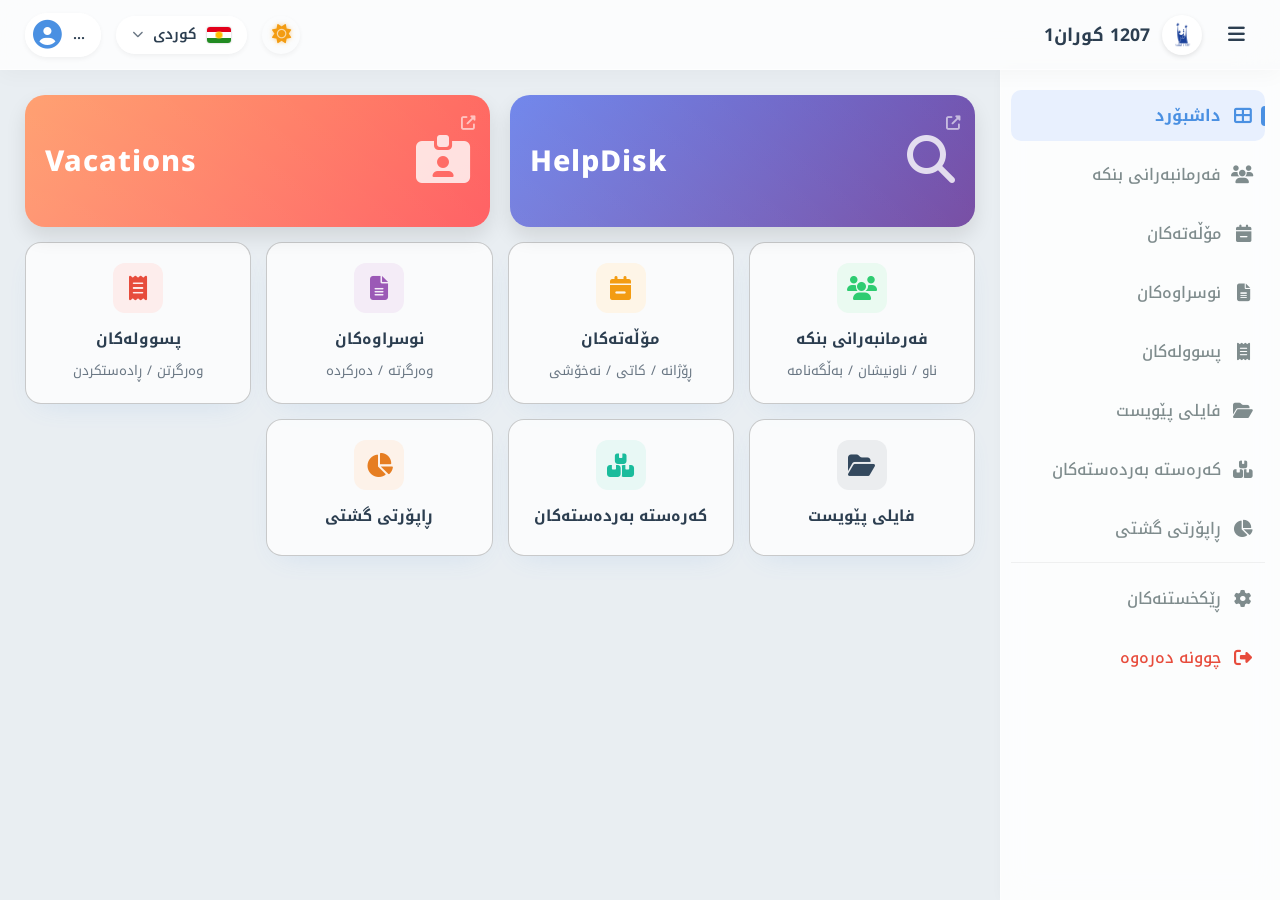
==== home.html @ 51c75319 "pswla" ====
<!DOCTYPE html>
<html lang="ku" dir="rtl">
<head>
    <meta charset="UTF-8">
    <meta name="viewport" content="width=device-width, initial-scale=1.0">
    <title>Dashboard | 1207</title>
    <link rel="stylesheet" href="https://cdnjs.cloudflare.com/ajax/libs/font-awesome/6.4.0/css/all.min.css">
    <link rel="stylesheet" href="style.css">
    <link rel="manifest" href="manifest.json">
    <link rel="apple-touch-icon" href="assests/icon.png">
</head>
<body>

    <div class="background-shapes">
        <div class="shape shape1"></div>
        <div class="shape shape2"></div>
    </div>

    <!-- Top Header (Moved Outside) -->
    <header class="top-header">
        <div class="header-left-section">
            <button class="action-btn" id="sidebar-toggle" title="Open Sidebar">
                <i class="fas fa-bars"></i>
            </button>
            
            <!-- Logo in Header -->
            <div class="header-logo-display">
                <img src="assests/icon.png" class="header-logo-img" alt="Logo">
                <h2>1207 کوران1</h2>
            </div>
        </div>

        <div class="header-actions">
            <!-- Theme Toggle -->
            <button class="action-btn" id="theme-toggle-btn" onclick="toggleTheme()" title="Toggle Theme">
                <i class="fas fa-sun"></i>
            </button>
            
            <!-- Language Dropdown -->
            <div class="custom-dropdown">
                <button class="lang-btn dropdown-btn" onclick="toggleLanguageDropdown()">
                    <span class="flag-icon flag-ku" id="current-flag"></span>
                    <span id="current-lang-text">کوردی</span>
                    <i class="fas fa-chevron-down chevron"></i>
                </button>
                <div class="dropdown-content header-lang-dropdown" id="dropdown-options">
                    <div class="dropdown-item" onclick="selectLanguage('ku')">
                        <span class="flag-icon flag-ku"></span> کوردی
                    </div>
                    <div class="dropdown-item" onclick="selectLanguage('ar')">
                        <span class="flag-icon flag-ar"></span> عربي
                    </div>
                </div>
            </div>

            <!-- User Profile Display -->
            <div class="user-profile-display">
                <div class="profile-icon-wrapper">
                    <i class="fas fa-user-circle"></i>
                    <span class="online-dot" id="online-indicator"></span>
                </div>
                <span class="user-email-text" id="user-email">...</span>
            </div>
        </div>
    </header>

    <div class="dashboard-wrapper">
        <!-- Sidebar -->
        <aside class="sidebar" id="sidebar">
            <ul class="nav-links">
                <li>
                    <a href="#" class="active">
                        <i class="fas fa-th-large"></i>
                        <span data-lang-key="menu_dashboard">داشبۆرد</span>
                    </a>
                </li>
                <li>
                    <a href="farmanbar/farmanbar.html">
                        <i class="fas fa-users"></i>
                        <span data-lang-key="menu_staff">فەرمانبەرانی بنکە</span>
                    </a>
                </li>
                <li>
                    <a href="molat/molat.html">
                        <i class="fas fa-calendar-minus"></i>
                        <span data-lang-key="menu_leaves">مۆڵەتەکان</span>
                    </a>
                </li>
                <li>
                    <a href="molat/nwsraw.html">
                        <i class="fas fa-file-alt"></i>
                        <span data-lang-key="menu_letters">نوسراوەکان</span>
                    </a>
                </li>
                <li>
                    <a href="molat/pswla.html">
                        <i class="fas fa-receipt"></i>
                        <span data-lang-key="menu_receipts">پسوولەکان</span>
                    </a>
                </li>
                <li>
                    <a href="#">
                        <i class="fas fa-folder-open"></i>
                        <span data-lang-key="menu_files">فایلی پێویست</span>
                    </a>
                </li>
                <li>
                    <a href="#">
                        <i class="fas fa-boxes"></i>
                        <span data-lang-key="menu_assets">کەرەستە بەردەستەکان</span>
                    </a>
                </li>
                <li>
                    <a href="#">
                        <i class="fas fa-chart-pie"></i>
                        <span data-lang-key="menu_reports">ڕاپۆرتی گشتی</span>
                    </a>
                </li>

                <li class="sidebar-footer-item">
                    <a href="settings.html">
                        <i class="fas fa-cog"></i>
                        <span data-lang-key="settings_link">ڕێکخستنەکان</span>
                    </a>
                </li>
                <!-- Mobile Language Selector -->
                <li class="sidebar-lang-section">
                    <div class="sidebar-lang-title">
                        <i class="fas fa-globe"></i>
                        <span data-lang-key="language">زمان</span>
                    </div>
                    <div class="sidebar-lang-grid">
                        <button onclick="selectLanguage('ku')" class="sidebar-lang-btn" id="sidebar-lang-ku">
                            <span class="flag-icon flag-ku"></span> کوردی
                        </button>
                        <button onclick="selectLanguage('ar')" class="sidebar-lang-btn" id="sidebar-lang-ar">
                            <span class="flag-icon flag-ar"></span> عربي
                        </button>
                    </div>
                </li>

                <li>
                    <a href="index.html" class="logout-link">
                        <i class="fas fa-sign-out-alt"></i>
                        <span data-lang-key="logout">چوونە دەرەوە</span>
                    </a>
                </li>
            </ul>
        </aside>

        <!-- Sidebar Overlay -->
        <div class="sidebar-overlay"></div>

        <!-- Main Content -->
        <main class="main-content">
            <!-- Special External Cards -->
            <div class="special-grid">
                <a href="https://votersreg.ihec.iq" target="_blank" rel="noopener" class="special-card helpdesk-card" dir="ltr">
                    <div class="special-info">
                        <h3 data-lang-key="card_helpdesk">HelpDisk</h3>
                    </div>
                    <div class="special-icon">
                        <i class="fas fa-search"></i>
                    </div>
                    <span class="external-badge external-badge-right"><i class="fas fa-external-link-alt"></i></span>
                </a>
                
                <a href="https://vacations.ihec.iq" target="_blank" rel="noopener" class="special-card vacations-card" dir="ltr">
                    <div class="special-info">
                        <h3 data-lang-key="card_vacations">Vacations</h3>
                    </div>
                    <div class="special-icon">
                        <i class="fa-solid fa-id-card-clip"></i>
                    </div>
                    <span class="external-badge external-badge-right"><i class="fas fa-external-link-alt"></i></span>
                </a>
            </div>

            <!-- Dashboard Content Grid -->
            <div class="content-grid">
                <!-- Staff -->
                <a href="farmanbar/farmanbar.html" class="dashboard-card">
                    <div class="card-icon icon-staff">
                        <i class="fas fa-users"></i>
                    </div>
                    <h3 data-lang-key="menu_staff">فەرمانبەرانی بنکە</h3>
                    <small class="card-subtitle" data-lang-key="letters_subtitle">ناو / ناونیشان / بەڵگەنامە</small>
                </a>

                <!-- Leaves -->
                <a href="molat/molat.html" class="dashboard-card">
                    <div class="card-icon icon-leaves">
                        <i class="fas fa-calendar-minus"></i>
                    </div>
                    <h3 data-lang-key="menu_leaves">مۆڵەتەکان</h3>
                    <small class="card-subtitle" data-lang-key="leaves_subtitle">ڕۆژانە / کاتی / نەخۆشی</small>
                </a>

                <!-- Letters (Incoming/Outgoing) -->
                <a href="molat/nwsraw.html" class="dashboard-card">
                    <div class="card-icon icon-letters">
                        <i class="fas fa-file-alt"></i>
                    </div>
                    <h3 data-lang-key="menu_letters">نوسراوەکان</h3>
                    <small class="card-subtitle" data-lang-key="letters_subtitle">وەرگرتە / دەرکردە</small>
                </a>

                <!-- Receipts -->
                <a href="molat/pswla.html" class="dashboard-card">
                    <div class="card-icon icon-receipts">
                        <i class="fas fa-receipt"></i>
                    </div>
                    <h3 data-lang-key="menu_receipts">پسوولەکان</h3>
                    <small class="card-subtitle" data-lang-key="letters_subtitle">وەرگرتن / ڕادەستکردن</small>
                </a>

                <!-- Files -->
                <a href="#" class="dashboard-card">
                    <div class="card-icon icon-files">
                        <i class="fas fa-folder-open"></i>
                    </div>
                    <h3 data-lang-key="menu_files">فایلی پێویست</h3>
                </a>

                <!-- Assets -->
                <a href="#" class="dashboard-card">
                    <div class="card-icon icon-assets">
                        <i class="fas fa-boxes"></i>
                    </div>
                    <h3 data-lang-key="menu_assets">کەرەستە بەردەستەکان</h3>
                </a>

                <!-- Reports -->
                <a href="#" class="dashboard-card">
                    <div class="card-icon icon-reports">
                        <i class="fas fa-chart-pie"></i>
                    </div>
                    <h3 data-lang-key="menu_reports">ڕاپۆرتی گشتی</h3>
                </a>
            </div>
        </main>
    </div>

    <!-- PWA Install Overlay -->
    <div id="pwa-install-overlay" class="pwa-overlay"></div>

    <!-- PWA Install Card (Custom Design) -->
    <div id="pwa-install-card" class="pwa-card">
        <div class="pwa-content">
            <div class="pwa-icon-wrapper">
                <img src="assests/icon.png" alt="App Icon">
            </div>
            <div class="pwa-text">
                <h3 data-lang-key="titleinstall">دابەزاندنی ئەپڵیکەیشن</h3>
                <p data-lang-key="paragraph">بۆ ئەزموونێکی باشتر و خێراتر، ئەپەکە دابەزێنە ناو مۆبایلەکەت.</p>
            </div>
        </div>
        <div class="pwa-actions">
            <button id="pwa-dismiss-btn" class="pwa-btn dismiss" data-lang-key="labrdn">دواتر</button>
            <button id="pwa-install-btn" class="pwa-btn install" data-lang-key="install">دابەزاندن</button>
        </div>
    </div>

    <!-- Update Notification Card -->
    <div id="update-notification" class="update-card">
        <div class="update-content">
            <div class="update-icon">
                <i class="fas fa-sync-alt fa-spin"></i>
            </div>
            <div class="update-text">
                <h3 data-lang-key="update_available">وەشانێکی نوێ بەردەستە</h3>
                <p data-lang-key="update_desc">گۆڕانکاری نوێ کراوە. تکایە نوێی بکەرەوە.</p>
            </div>
        </div>
        <button id="update-now-btn" class="update-btn" data-lang-key="update_now">نوێکردنەوە</button>
    </div>

    <!-- iOS Install Instructions Modal -->
    <div id="ios-install-modal" class="modal custom-modal">
        <div class="modal-content small-modal">
            <div class="modal-header">
                <h3>چۆنیەتی دابەزاندن لەسەر ئایفۆن</h3>
                <span class="close-modal" id="close-ios-modal">&times;</span>
            </div>
            <div class="modal-body">
                <!-- تکایە وێنەیەکی ڕێنمایی بەم ناوەوە دروست بکە: assests/ios-install-guide.png -->
                <img src="assests/ios-install-guide.png" alt="iOS Install Guide" class="ios-install-guide-img" onerror="this.style.display='none'">
                <ol class="ios-instructions">
                    <li>
                        <i class="fas fa-share-square"></i>
                        <span>دوگمەی <strong>Share</strong> لە خوارەوەی Safari دابگرە.</span>
                    </li>
                    <li>
                        <i class="fas fa-plus-square"></i>
                        <span>لە لیستەکەدا <strong>Add to Home Screen</strong> هەڵبژێرە.</span>
                    </li>
                    <li><span>پاشان <strong>Add</strong> لە گۆشەی سەرەوەی ڕاست دابگرە.</span></li>
                </ol>
            </div>
        </div>
    </div>

    <script src="https://cdn.jsdelivr.net/npm/@supabase/supabase-js@2"></script>
    <script src="translations.js"></script>
    <script src="script.js"></script>
</body>
</html>
---- style.css ----
/* style.css */
@import url('https://fonts.googleapis.com/css2?family=Noto+Kufi+Arabic:wght@300;400;600;700;800&display=swap');

:root {
    /* --- Light Mode --- */
    --bg-color: #e9eef2;
    --primary-color: #4a90e2;
    --primary-light: #e8f0fe;
    --text-color: #2c3e50;
    --text-color-light: #7f8c8d;
    --card-bg: rgba(255, 255, 255, 0.75);
    --card-border: rgba(255, 255, 255, 0.9);
    --shadow: 0 10px 30px -15px rgba(74, 144, 226, 0.2);
    --input-bg: #f8f9fa;
    --input-border: #dee2e6;
    --danger-color: #e74c3c;
}

body.dark-mode {
    /* --- Dark Mode --- */
    --bg-color: #010409;
    --primary-color: #58a6ff;
    --primary-light: rgba(88, 166, 255, 0.1);
    --text-color: #e6edf3;
    --text-color-light: #848d97;
    --card-bg: rgba(22, 27, 34, 0.7);
    --card-border: rgba(255, 255, 255, 0.1);
    --shadow: 0 10px 30px -15px rgba(0, 0, 0, 0.3);
    --input-bg: #0d1117;
    --input-border: #30363d;
    --danger-color: #f85149;
}

* {
    box-sizing: border-box;
    margin: 0;
    padding: 0;
    font-family: 'Noto Kufi Arabic', -apple-system, BlinkMacSystemFont, "Segoe UI", Roboto, "Helvetica Neue", Arial, sans-serif;
    /* ئەم کۆدە ڕەنگە شینە نامۆکە لە هەموو شوێنێک لادەبات */
    -webkit-tap-highlight-color: transparent;
    outline: none; /* بۆ دڵنیایی زیاتر کە هیچ چوارچێوەیەکی تر دەرنەکەوێت */

    /* ڕێگری لە دیاریکردن و کۆپیکردنی دەقەکان */
    -webkit-user-select: none; /* Safari */
    -moz-user-select: none;    /* Firefox */
    -ms-user-select: none;     /* IE 10+ */
    user-select: none;         /* Standard */
}

/* دڵنیابوونەوەی تەواو بۆ لابردنی ڕەنگی شین و چوارچێوە لە هەموو دۆخێکدا */
*:focus, *:active, a:active, button:active, input:active, select:active, textarea:active {
    outline: none !important;
    -webkit-tap-highlight-color: transparent !important;
}

/* Custom Scrollbar Design */
::-webkit-scrollbar {
    width: 8px;
    height: 8px;
}

::-webkit-scrollbar-track {
    background: rgba(0, 0, 0, 0.05);
    border-radius: 4px;
}

::-webkit-scrollbar-thumb {
    background: rgba(0, 0, 0, 0.2);
    border-radius: 4px;
}

::-webkit-scrollbar-thumb:hover {
    background: rgba(0, 0, 0, 0.3);
}

body.dark-mode ::-webkit-scrollbar-track {
    background: rgba(255, 255, 255, 0.05);
}

body.dark-mode ::-webkit-scrollbar-thumb {
    background: rgba(255, 255, 255, 0.2);
}

body.dark-mode ::-webkit-scrollbar-thumb:hover {
    background: rgba(255, 255, 255, 0.3);
}

body {
    background: var(--bg-color);
    color: var(--text-color);
    direction: rtl;
    display: flex;
    justify-content: center;
    align-items: center;
    height: 100vh;
    transition: background-color 0.6s cubic-bezier(0.4, 0, 0.2, 1), color 0.6s cubic-bezier(0.4, 0, 0.2, 1);
    overflow-x: hidden;
    position: relative;
}

@keyframes gradientBG {
    0% { background-position: 0% 50%; }
    50% { background-position: 100% 50%; }
    100% { background-position: 0% 50%; }
}

body.dark-mode {
    background: linear-gradient(135deg, #1a202c 0%, #2d3748 100%);
}

.background-shapes {
    position: fixed;
    top: 0;
    left: 0;
    width: 100%;
    height: 100%;
    z-index: -1;
    overflow: hidden;
    display: none;
}

.shape {
    position: absolute;
    border-radius: 50%;
    filter: blur(120px);
    opacity: 0.3;
}

.shape1 {
    width: 400px;
    height: 400px;
    background: var(--primary-color);
    top: 10%;
    left: 10%;
    animation: move-shape 25s infinite alternate;
}

.shape2 {
    width: 300px;
    height: 300px;
    background: #f09;
    bottom: 10%;
    right: 15%;
    animation: move-shape 30s infinite alternate-reverse;
}

@keyframes move-shape {
    from { transform: translate(0, 0) scale(1); }
    to { transform: translate(100px, 50px) scale(1.2); }
}

body.dark-mode .background-shapes {
    display: block;
}

.container {
    width: 100%;
    padding: 8px;
    display: flex;
    justify-content: center;
    box-sizing: border-box;
}

.card {
    background: rgba(255, 255, 255, 0.95);
    padding: 15px;
    border-radius: 20px;
    box-shadow: 0 10px 25px rgba(0, 0, 0, 0.2);
    width: 100%;
    max-width: 400px;
    text-align: center;
    border: 2px solid rgba(255, 255, 255, 0.5);
    position: relative;
    animation: fadeInUp 1s ease-out;
    transition: background 0.6s ease, border-color 0.6s ease, box-shadow 0.6s ease;
}

@keyframes fadeInUp {
    from { opacity: 0; transform: translateY(50px); }
    to { opacity: 1; transform: translateY(0); }
}

@keyframes fadeInUpSmall {
    from { opacity: 0; transform: translateY(30px); }
    to { opacity: 1; transform: translateY(0); }
}

body.dark-mode .card {
    background: #2d3748;
    color: #fff;
    border-color: #4a5568;
}

h2 {
    margin-bottom: 1rem;
    /* color: var(--text-color); Removed to allow inheritance from body/card in dark mode */
    font-weight: 700;
    font-size: 1.2rem;
}

.login-icon {
    width: 110px;
    height: 110px;
    margin: 0 auto 20px;
    background: #ffffff;
    border-radius: 50%;
    display: flex;
    align-items: center;
    justify-content: center;
    box-shadow: 0 10px 30px rgba(0,0,0,0.15);
    transition: background 0.6s ease, box-shadow 0.6s ease;
}

@keyframes float {
    0%, 100% { transform: translateY(0); }
    50% { transform: translateY(-10px); }
}

.login-icon img {
    width: 65px;
    height: 65px;
    object-fit: contain;
}

body.dark-mode .login-icon {
    background: rgba(255, 255, 255, 0.95);
    box-shadow: 0 0 20px rgba(255, 255, 255, 0.1);
}

.form-group {
    margin-bottom: 15px;
    text-align: right;
}

label {
    display: block;
    margin-bottom: 4px;
    font-size: 0.85rem;
    font-weight: 600;
    color: var(--text-color-light);
}

.input-wrapper {
    position: relative;
}

.input-wrapper i {
    position: absolute;
    top: 50%;
    right: 15px;
    transform: translateY(-50%);
    color: #888;
}

.input-wrapper input:focus ~ i.fa-envelope,
.input-wrapper input:focus ~ i.fa-lock:not(.toggle-password-icon) {
    color: var(--primary-color);
}

.input-wrapper .toggle-password-icon {
    right: auto;
    left: 15px;
    cursor: pointer;
    pointer-events: auto;
}

input, select {
    width: 100%;
    padding: 8px 40px 8px 15px;
    border: 2px solid #ddd;
    border-radius: 10px;
    font-size: 16px;
    box-sizing: border-box;
    transition: 0.3s;
    transition: background-color 0.6s ease, border-color 0.6s ease, color 0.6s ease;
}

#password {
    padding-left: 45px;
}

/* Reset padding for select since it doesn't have an icon */
select {
    padding: 8px 15px;
}

input:focus, select:focus {
    border-color: #667eea;
    outline: none;
}

.forgot-password-container {
    text-align: left;
    margin-top: -10px;
    margin-bottom: 15px;
}

.forgot-password-link {
    font-size: 0.85rem;
    color: var(--text-color-light);
    text-decoration: none;
    transition: color 0.3s;
}

.forgot-password-link:hover {
    color: #667eea;
    text-decoration: underline;
}

button[type="submit"] {
    width: 100%;
    padding: 14px;
    background: linear-gradient(to right, #11998e, #38ef7d);
    color: #072c29;
    border: none;
    border-radius: 12px;
    font-size: 18px;
    font-weight: 700;
    cursor: pointer;
    transition: all 0.3s ease;
    margin-top: 10px;
    box-shadow: 0 4px 15px rgba(17, 153, 142, 0.35);
    display: flex;
    justify-content: center;
    align-items: center;
    gap: 10px;
}

button[type="submit"]:hover {
    transform: translateY(-3px);
    box-shadow: 0 7px 20px rgba(17, 153, 142, 0.5);
}

button[type="submit"]:active {
    transform: translateY(-1px);
    box-shadow: 0 2px 10px rgba(17, 153, 142, 0.4);
}

.links-container {
    display: flex;
    justify-content: center;
    align-items: center;
    gap: 1.5rem;
    margin-top: 1.5rem;
    padding-top: 1.5rem;
    border-top: 1px solid var(--input-border);
}

.link {
    color: var(--text-color-light);
    text-decoration: none;
    font-size: 0.9rem;
    font-weight: 500;
    transition: color 0.2s;
    position: relative;
}

.link:hover {
    color: var(--text-color);
}

.link.logout-link {
    color: var(--danger-color);
}
.link.logout-link:hover {
    filter: brightness(0.8);
}

/* --- Settings Page Styles --- */
.setting-item {
    display: flex;
    justify-content: space-between;
    align-items: center;
    margin-bottom: 1rem;
    padding: 1rem;
    border-radius: 12px;
    transition: background-color 0.2s;
}
.setting-item:hover {
    background-color: var(--primary-light);
}

.setting-item span {
    font-weight: 600;
    font-size: 1rem;
}

/* Toggle Switch */
.switch {
    position: relative;
    display: inline-block;
    width: 44px;
    height: 24px;
}

.switch input {
    opacity: 0;
    width: 0;
    height: 0;
}

.slider {
    position: absolute;
    cursor: pointer;
    top: 0;
    left: 0;
    right: 0;
    bottom: 0;
    background-color: #ccc;
    transition: .3s;
    border-radius: 24px;
}

.slider:before {
    position: absolute;
    content: "";
    height: 18px;
    width: 18px;
    left: 3px;
    bottom: 3px;
    background-color: white;
    transition: .3s;
    border-radius: 50%;
}

input:checked + .slider {
    background-color: var(--primary-color);
}

input:checked + .slider:before {
    transform: translateX(20px);
}

/* --- Responsive Design --- */
@media (max-width: 480px) {
    .container {
        padding: 1rem;
    }
    .card {
        padding: 1.5rem;
        border-radius: 20px;
    }
    h2 {
        font-size: 1.5rem;
    }
    input, select, button[type="submit"] {
        padding: 0.6rem 40px 0.6rem 15px;
        border-radius: 10px;
        font-size: 0.95rem;
    }
}

@media (max-width: 480px) {
    button[type="submit"] {
        padding: 12px;
        font-size: 16px;
    }
}

.error-message {
    background-color: rgba(255, 71, 87, 0.1);
    color: #ff4757;
    padding: 10px;
    border-radius: 10px;
    margin-bottom: 15px;
    font-size: 14px;
    border: 1px solid rgba(255, 71, 87, 0.3);
    display: none;
    animation: shake 0.4s ease-in-out;
}

@keyframes shake { 0%, 100% { transform: translateX(0); } 25% { transform: translateX(-5px); } 75% { transform: translateX(5px); } }

/* Modal Styles */
.modal {
    display: none;
    position: fixed;
    top: 0;
    left: 0;
    width: 100%;
    height: 100%;
    background: rgba(0, 0, 0, 0.5);
    justify-content: center;
    align-items: center;
    z-index: 2000;
    -webkit-backdrop-filter: blur(5px);
    backdrop-filter: blur(5px);
}

.modal-content {
    max-width: 350px;
    width: 90%;
    transition: all 0.3s ease;
}

.close-modal {
    position: absolute;
    top: 10px;
    left: 15px;
    font-size: 28px;
    font-weight: bold;
    color: #aaa;
    cursor: pointer;
    z-index: 10;
    line-height: 1;
}

.close-modal:hover {
    color: var(--text-color);
}

/* Toast Notifications */
#toast-container {
    position: fixed;
    top: 20px;
    left: 50%;
    transform: translateX(-50%);
    z-index: 2000;
    display: flex;
    flex-direction: column;
    gap: 10px;
    width: 90%;
    max-width: 400px;
}

.toast {
    background: rgba(255, 255, 255, 0.95);
    color: #2c3e50;
    padding: 15px 20px;
    border-radius: 12px;
    box-shadow: 0 5px 15px rgba(0,0,0,0.2);
    display: flex;
    align-items: center;
    justify-content: space-between;
    animation: slideDown 0.4s cubic-bezier(0.68, -0.55, 0.27, 1.55) forwards;
    border-right: 5px solid var(--primary-color);
    font-weight: 600;
    -webkit-backdrop-filter: blur(10px);
    backdrop-filter: blur(10px);
    position: relative;
    overflow: hidden;
}

body.dark-mode .toast {
    background: rgba(45, 55, 72, 0.95);
    color: #fff;
}

.toast.success { border-right-color: #2ecc71; }
.toast.error { border-right-color: #e74c3c; }

.toast i { margin-left: 10px; font-size: 1.2rem; }

@keyframes slideDown {
    from { transform: translateY(-50px); opacity: 0; }
    to { transform: translateY(0); opacity: 1; }
}

@keyframes fadeOutToast {
    to { opacity: 0; transform: translateY(-20px); }
}

.toast-progress {
    position: absolute;
    bottom: 0;
    left: 0;
    width: 100%;
    height: 4px;
    background: rgba(0, 0, 0, 0.1);
}

.toast-progress-bar {
    height: 100%;
    width: 100%;
    background-color: var(--primary-color);
    animation: toastTimer 3.5s linear forwards;
}

.toast.success .toast-progress-bar { background-color: #2ecc71; }
.toast.error .toast-progress-bar { background-color: #e74c3c; }

@keyframes toastTimer {
    from { width: 100%; }
    to { width: 0%; }
}

/* Password Strength Meter */
#password-strength-meter {
    display: flex;
    gap: 5px;
    margin-top: 8px;
    height: 5px;
}

.strength-bar {
    flex: 1;
    height: 100%;
    background-color: #eee; /* Default color */
    border-radius: 5px;
    transition: background-color 0.3s;
}

#password-strength-text {
    display: block;
    text-align: right;
    font-size: 0.8rem;
    margin-top: 5px;
    font-weight: 600;
    height: 1em; /* Reserve space to prevent layout shift */
    transition: color 0.3s;
}

/* Strength level colors */
.strength-bar.weak { background-color: #e74c3c; }
.strength-bar.medium { background-color: #f1c40f; }
.strength-bar.strong { background-color: #2ecc71; }
.strength-bar.very-strong { background-color: #27ae60; }

#password-strength-text.weak { color: #e74c3c; }
#password-strength-text.medium { color: #f1c40f; }
#password-strength-text.strong { color: #2ecc71; }
#password-strength-text.very-strong { color: #27ae60; }

/* Top Controls (Language & Theme) */
.top-controls {
    position: absolute;
    top: 20px;
    left: 0;
    width: 100%;
    padding: 0 20px;
    display: flex;
    justify-content: space-between;
    align-items: center;
    z-index: 100;
    pointer-events: none; /* Allows clicking through the empty space */
}

.top-controls > * {
    pointer-events: auto; /* Re-enable clicking on the buttons */
}

.control-group {
    background: rgba(255, 255, 255, 0.8);
    padding: 5px 15px;
    border-radius: 30px;
    -webkit-backdrop-filter: blur(10px);
    backdrop-filter: blur(10px);
    box-shadow: 0 4px 6px rgba(0,0,0,0.05);
    display: flex;
    align-items: center;
    transition: background 0.6s ease, color 0.6s ease;
}

body.dark-mode .control-group {
    background: rgba(22, 27, 34, 0.8);
    color: #fff;
}

/* Custom Dropdown Styles */
.custom-dropdown {
    position: relative;
    display: inline-block;
}

.dropdown-btn {
    background: transparent;
    border: none;
    cursor: pointer;
    display: flex;
    align-items: center;
    gap: 8px;
    color: inherit;
    font-weight: 600;
    padding: 5px;
    font-family: inherit;
}

.dropdown-content {
    display: none;
    position: absolute;
    top: 140%;
    right: 0;
    background: rgba(255, 255, 255, 0.95);
    min-width: 130px;
    box-shadow: 0 10px 25px rgba(0,0,0,0.15);
    border-radius: 12px;
    z-index: 101;
    overflow: hidden;
    -webkit-backdrop-filter: blur(10px);
    backdrop-filter: blur(10px);
    border: 1px solid rgba(0,0,0,0.05);
    animation: fadeInDropdown 0.2s ease;
}

body.dark-mode .dropdown-content {
    background: rgba(30, 35, 45, 0.95);
    border-color: rgba(255,255,255,0.1);
    color: #fff;
}

.header-lang-dropdown {
    top: 125%;
    min-width: 140px;
}

.dropdown-content.show {
    display: block;
}

.dropdown-item {
    padding: 10px 15px;
    cursor: pointer;
    display: flex;
    align-items: center;
    gap: 10px;
    transition: background 0.2s;
    font-size: 0.9rem;
}

.dropdown-item:hover {
    background: rgba(0,0,0,0.05);
}

body.dark-mode .dropdown-item:hover {
    background: rgba(255,255,255,0.1);
}

/* CSS Flags */
.flag-icon {
    width: 24px;
    height: 16px;
    display: inline-block;
    border-radius: 3px;
    box-shadow: 0 0 2px rgba(0,0,0,0.3);
    position: relative;
}

/* Kurdish Flag */
.flag-ku {
    background: linear-gradient(to bottom, #E3001B 33.33%, #FFFFFF 33.33%, #FFFFFF 66.66%, #228B22 66.66%);
}
.flag-ku::after {
    content: ''; position: absolute; top: 50%; left: 50%; transform: translate(-50%, -50%);
    width: 6px; height: 6px; background: #FFC000; border-radius: 50%;
    box-shadow: 0 0 0 1px rgba(255, 192, 0, 0.5);
}

/* Iraq Flag */
.flag-ar {
    background: linear-gradient(to bottom, #CE1126 33.33%, #FFFFFF 33.33%, #FFFFFF 66.66%, #000000 66.66%);
}
.flag-ar::after {
    content: ''; position: absolute; top: 50%; left: 50%; transform: translate(-50%, -50%);
    width: 10px; height: 2px; background: #007A3D;
}

.chevron {
    font-size: 0.7rem;
    transition: transform 0.3s;
    opacity: 0.7;
}

.dropdown-btn.active .chevron {
    transform: rotate(180deg);
}

@keyframes fadeInDropdown {
    from { opacity: 0; transform: translateY(-10px); }
    to { opacity: 1; transform: translateY(0); }
}

#theme-toggle-btn {
    background: transparent;
    border: none;
    cursor: pointer;
    color: inherit;
    font-size: 1.2rem;
    display: flex;
    align-items: center;
    justify-content: center;
    padding: 0;
    transition: transform 0.3s ease;
}

/* ڕەنگی ئایکۆنەکان */
#theme-toggle-btn .fa-sun {
    color: #f39c12; /* زەرد بۆ خۆر */
    filter: drop-shadow(0 0 2px rgba(243, 156, 18, 0.5));
}

#theme-toggle-btn .fa-moon {
    color: #ffffff; /* سپی بۆ مانگ */
    filter: drop-shadow(0 0 2px rgba(255, 255, 255, 0.5));
}

.icon-spin {
    animation: spinIcon 0.5s ease-in-out;
}

@keyframes spinIcon {
    0% { transform: rotate(0deg) scale(0.5); opacity: 0; }
    50% { transform: rotate(180deg) scale(1.2); opacity: 1; }
    100% { transform: rotate(360deg) scale(1); opacity: 1; }
}

/* --- Dashboard Layout Styles --- */
.dashboard-wrapper {
    display: flex;
    width: 100%;
    height: 100vh;
    overflow: hidden;
    background: transparent;
    padding-top: 70px; /* Space for fixed header */
}

/* Sidebar */
.sidebar {
    width: 280px;
    height: 100%;
    background: rgba(255, 255, 255, 0.85);
    -webkit-backdrop-filter: blur(15px);
    backdrop-filter: blur(15px);
    border-left: 1px solid rgba(255, 255, 255, 0.4); /* For RTL: border is actually on the left visually if LTR, but RTL handles direction */
    display: flex;
    flex-direction: column;
    padding: 20px 10px;
    transition: all 0.3s ease;
    z-index: 1000;
    box-shadow: 5px 0 15px rgba(0,0,0,0.05);
    flex-shrink: 0;
    overflow: hidden;
}

/* Collapsed Sidebar State */
.sidebar.collapsed {
    width: 0;
    padding: 0;
    border: none;
}

body.dark-mode .sidebar {
    background: rgba(22, 27, 34, 0.85);
    border-color: rgba(255, 255, 255, 0.05);
}

.nav-links {
    list-style: none;
    flex: 1;
    overflow-y: auto;
    overflow-x: hidden;
    direction: ltr;
    padding-right: 5px;
}

.nav-links::-webkit-scrollbar {
    width: 5px;
}
.nav-links::-webkit-scrollbar-track {
    background: transparent;
}
.nav-links::-webkit-scrollbar-thumb {
    background: var(--primary-color);
    border-radius: 10px;
}

.nav-links li {
    margin-bottom: 8px;
}

.sidebar-footer-item {
    margin-top: auto;
    border-top: 1px solid rgba(0,0,0,0.05);
    padding-top: 10px;
}

.nav-links a {
    direction: rtl;
    display: flex;
    align-items: center;
    gap: 12px;
    padding: 10px 12px;
    text-decoration: none;
    color: var(--text-color-light);
    border-radius: 10px;
    transition: all 0.2s ease;
    font-weight: 500;
    white-space: nowrap;
    position: relative;
}

.nav-links a:hover {
    color: var(--primary-color);
    background: var(--primary-light);
    transform: translateX(-3px);
}

.nav-links a.active {
    background: var(--primary-light);
    color: var(--primary-color);
    font-weight: 700;
}

.nav-links a.active::before {
    content: '';
    position: absolute;
    right: 0;
    top: 50%;
    transform: translateY(-50%);
    height: 20px;
    width: 4px;
    background: var(--primary-color);
    border-radius: 4px 0 0 4px;
}

.nav-links a.logout-link {
    color: var(--danger-color);
}

.nav-links a i {
    width: 20px;
    text-align: center;
    font-size: 1.1rem;
}

/* Main Content */
.main-content {
    flex: 1;
    display: flex;
    flex-direction: column;
    overflow: hidden;
    position: relative;
}

/* Header */
.top-header {
    position: fixed;
    top: 0;
    left: 0;
    right: 0;
    height: 70px;
    padding: 0 25px;
    display: flex;
    justify-content: space-between;
    align-items: center;
    background: rgba(255, 255, 255, 0.7);
    background: rgba(255, 255, 255, 0.8);
    -webkit-backdrop-filter: blur(20px);
    backdrop-filter: blur(20px);
    box-shadow: 0 2px 15px rgba(0,0,0,0.05);
    border-bottom: 1px solid rgba(255, 255, 255, 0.5);
    box-shadow: 0 5px 20px rgba(0,0,0,0.03);
    z-index: 1100;
    transition: all 0.3s ease;
}

body.dark-mode .top-header {
    background: rgba(22, 27, 34, 0.6);
    background: rgba(22, 27, 34, 0.75);
    border-bottom: 1px solid rgba(255, 255, 255, 0.05);
    box-shadow: 0 5px 20px rgba(0,0,0,0.2);
}

.header-left-section {
    display: flex;
    align-items: center;
    gap: 5px;
}

.header-title h2 {
    display: none; /* Hide large title on header to save space */
}

.header-title p {
    display: none;
}

.header-logo-display {
    display: flex;
    align-items: center;
    gap: 12px;
    padding: 5px 10px;
    border-radius: 10px;
    transition: background 0.3s ease;
}

.header-logo-display h2 {
    margin: 0;
    font-size: 1.1rem;
    color: var(--text-color);
}

.header-logo-img {
    width: 40px;
    height: 40px;
    object-fit: contain;
    background: #fff;
    border-radius: 50%;
    padding: 5px;
    box-shadow: 0 2px 5px rgba(0,0,0,0.1);
}

.header-logo-display:hover {
    background: rgba(0,0,0,0.04);
}

body.dark-mode .header-logo-display:hover {
    background: rgba(255,255,255,0.05);
}

.header-actions {
    display: flex;
    align-items: center;
    gap: 15px;
}

.action-btn {
    width: 38px;
    height: 38px;
    border-radius: 50%;
    border: none;
    background: rgba(255,255,255,0.8);
    color: var(--text-color);
    cursor: pointer;
    display: flex;
    align-items: center;
    justify-content: center;
    transition: all 0.3s;
    box-shadow: 0 2px 5px rgba(0,0,0,0.05);
}

body.dark-mode .action-btn {
    background: rgba(48, 54, 61, 0.8);
    color: #fff;
}

.action-btn:hover {
    transform: translateY(-2px);
    box-shadow: 0 5px 10px rgba(0,0,0,0.1);
}

/* Language Button Style */
.lang-btn {
    height: 38px;
    padding: 0 15px;
    border-radius: 20px;
    background: rgba(255, 255, 255, 0.8);
    border: 1px solid rgba(255, 255, 255, 0.5);
    box-shadow: 0 2px 5px rgba(0,0,0,0.05);
    transition: all 0.3s ease;
    display: flex;
    align-items: center;
    gap: 10px;
    color: var(--text-color);
    font-family: inherit;
    font-size: 0.9rem;
}

.lang-btn:hover {
    background: rgba(255, 255, 255, 0.95);
    box-shadow: 0 5px 15px rgba(0,0,0,0.1);
    transform: translateY(-2px);
}

body.dark-mode .lang-btn {
    background: rgba(48, 54, 61, 0.8);
    border-color: rgba(255, 255, 255, 0.1);
    color: #fff;
}

/* User Profile Style */
.user-profile-display {
    display: flex;
    align-items: center;
    gap: 10px;
    padding: 5px 15px 5px 5px;
    background: rgba(255, 255, 255, 0.8);
    border: 1px solid rgba(255, 255, 255, 0.5);
    border-radius: 30px;
    -webkit-backdrop-filter: blur(10px);
    backdrop-filter: blur(10px);
    box-shadow: 0 2px 5px rgba(0,0,0,0.05);
    transition: all 0.3s ease;
    cursor: default;
    direction: ltr;
}

body.dark-mode .user-profile-display {
    background: rgba(48, 54, 61, 0.8);
    border-color: rgba(255, 255, 255, 0.1);
}

.profile-icon-wrapper {
    position: relative;
    width: 32px;
    height: 32px;
    display: flex;
    align-items: center;
    justify-content: center;
    font-size: 1.8rem;
    color: var(--primary-color);
}

.online-dot {
    position: absolute;
    bottom: 2px;
    right: 2px;
    width: 10px;
    height: 10px;
    background-color: #2ecc71;
    border: 2px solid #fff;
    border-radius: 50%;
    display: none; /* Hidden by default, shown via JS */
    box-shadow: 0 0 5px rgba(46, 204, 113, 0.5);
    transition: all 0.3s ease;
    animation: pulse-green 2s infinite;
}

body.dark-mode .online-dot {
    border-color: #2d3748;
}

.user-email-text {
    font-size: 0.9rem;
    font-weight: 600;
    color: var(--text-color);
    max-width: 150px;
    white-space: nowrap;
    overflow: hidden;
    text-overflow: ellipsis;
}

@keyframes pulse-green {
    0% {
        box-shadow: 0 0 0 0 rgba(46, 204, 113, 0.7);
    }
    70% {
        box-shadow: 0 0 0 6px rgba(46, 204, 113, 0);
    }
    100% {
        box-shadow: 0 0 0 0 rgba(46, 204, 113, 0);
    }
}

@media (max-width: 768px) {
    .header-logo-display h2 {
        display: none;
    }
    .action-btn {
        width: 34px;
        height: 34px;
    }
}
/* In-page Content Loader */
.content-loader {
    display: flex;
    flex-direction: column;
    align-items: center;
    justify-content: center;
    padding: 60px 20px;
    width: 100%;
    grid-column: 1 / -1; /* Make it span all columns in a grid */
    color: var(--text-color-light);
}

.content-loader .spinner {
    width: 40px;
    height: 40px;
    border: 4px solid var(--primary-light);
    border-top-color: var(--primary-color);
    border-radius: 50%;
    animation: spin 1s linear infinite;
    margin-bottom: 15px;
}

@keyframes spin { to { transform: rotate(360deg); } }

/* Custom Confirm Modal Styles */
.modal-content.small-modal {
    max-width: 380px;
    text-align: center;
    animation: modalFadeIn 0.2s ease-out;
}

.modal-content.small-modal .modal-body {
    padding: 30px 25px;
}

.warning-icon {
    font-size: 3rem;
    color: #f59e0b; /* Warning yellow */
    margin-bottom: 15px;
    display: block;
}

.save-btn.danger {
    background: var(--danger-color);
}

.save-btn.danger:hover {
    filter: brightness(1.15);
}

#sidebar-toggle {
    display: flex;
    margin-left: 0;
    background: transparent;
    box-shadow: none;
    font-size: 1.2rem;
}

/* Sidebar Language Selector (Mobile) */
.sidebar-lang-section {
    display: none; /* Hidden on desktop */
    padding: 0 10px;
    margin-bottom: 5px;
    border-bottom: 1px solid rgba(0,0,0,0.05);
    direction: rtl;
}

.sidebar-lang-title {
    display: flex;
    align-items: center;
    gap: 12px;
    padding: 10px 2px;
    color: var(--text-color-light);
    font-weight: 500;
}

.sidebar-lang-title i {
    width: 20px;
    text-align: center;
    font-size: 1.1rem;
}

.sidebar-lang-grid {
    display: grid;
    grid-template-columns: 1fr 1fr;
    gap: 10px;
    padding-bottom: 10px;
}

.sidebar-lang-btn {
    display: flex;
    align-items: center;
    justify-content: center;
    gap: 8px;
    padding: 10px;
    border: 1px solid var(--input-border);
    border-radius: 12px;
    background: rgba(255,255,255,0.5);
    color: var(--text-color);
    cursor: pointer;
    transition: all 0.2s;
    font-family: inherit;
    font-size: 0.9rem;
    font-weight: 500;
}

.sidebar-lang-btn:hover {
    background: var(--primary-light);
    transform: translateY(-2px);
}

.sidebar-lang-btn.active {
    background: var(--primary-color);
    color: white;
    border-color: var(--primary-color);
    box-shadow: 0 4px 10px rgba(74, 144, 226, 0.3);
}

body.dark-mode .sidebar-lang-btn {
    background: rgba(255,255,255,0.05);
    border-color: rgba(255,255,255,0.1);
}

body.dark-mode .sidebar-lang-btn.active {
    background: var(--primary-color);
    border-color: var(--primary-color);
    color: white;
}

/* Sidebar Overlay */
.sidebar-overlay {
    position: fixed;
    top: 70px;
    left: 0;
    right: 0;
    bottom: 0;
    background: rgba(0, 0, 0, 0.3);
    -webkit-backdrop-filter: blur(5px);
    backdrop-filter: blur(5px);
    z-index: 995;
    opacity: 0;
    visibility: hidden;
    transition: all 0.3s ease;
}

/* Special External Cards Section */
.special-grid {
    display: grid;
    grid-template-columns: repeat(auto-fit, minmax(280px, 1fr));
    gap: 20px;
    padding: 25px 25px 0 25px;
    margin-bottom: -10px;
}

.special-card {
    position: relative;
    padding: 20px;
    border-radius: 20px;
    color: white;
    text-decoration: none;
    display: flex;
    align-items: center;
    justify-content: space-between;
    overflow: hidden;
    transition: all 0.3s cubic-bezier(0.4, 0, 0.2, 1);
    box-shadow: 0 10px 20px rgba(0, 0, 0, 0.1);
    animation: fadeInUpSmall 0.6s ease-out backwards;
}

.special-card::before {
    content: '';
    position: absolute;
    top: 0;
    left: 0;
    width: 100%;
    height: 100%;
    background: linear-gradient(45deg, rgba(255,255,255,0.1), rgba(255,255,255,0));
    /* background: linear-gradient(45deg, rgba(255, 255, 255, 0.1), rgba(255, 255, 255, 0)); */
    z-index: 1;
}

@media (hover: hover) {
    .special-card:hover {
        transform: translateY(-8px) scale(1.03);
        box-shadow: 0 20px 40px rgba(0,0,0,0.25);
    }
}

.special-card:active {
    transform: scale(0.98);
    filter: brightness(0.9);
}

.special-card:nth-child(1) { animation-delay: 0.1s; }
.special-card:nth-child(2) { animation-delay: 0.2s; }

.helpdesk-card {
    background: linear-gradient(135deg, #667eea 0%, #764ba2 100%);
}

.vacations-card {
    background: linear-gradient(135deg, #ff9966 0%, #ff5e62 100%);
}

.special-info h3 {
    font-size: 1.8rem;
    margin: 0;    
    font-weight: 800;
    z-index: 2;
    position: relative;
    letter-spacing: 1px;
}

.special-icon {
    font-size: 3rem;
    opacity: 0.8;
    z-index: 2;
    position: relative;
    /* padding-left: 10px; */
}

.external-badge {
    position: absolute;
    top: 15px;
    /* padding-right: 45px; */
    /* left: 15px; /* RTL handled by direction, but visually we want it in corner */
    /* right: 15px; */
    /* left: 15px; */
    /* background-color: red; */
    /* justify-content: flex-end; */
    /* text-align: right; */
    left: 15px;
    font-size: 0.9rem;
    opacity: 0.6;
    direction: ltr; /* Ensure badge is LTR */
}

.external-badge-right {
    left: auto;
    right: 15px;
}

/* Adjustments for English layout */
 .helpdesk-card .en .special-info,
 .vacations-card .en .special-info {
    order: 1; /* Moves the text to the left */
 }
 .helpdesk-card .en .special-icon,
 .vacations-card .en .special-icon {
    order: 2; /* Moves the icon to the right */
}

@media (max-width: 480px) {
    .special-grid {
        grid-template-columns: 1fr;
        padding: 15px;
    }
}

/* Content Grid */
.content-grid {
    padding: 25px;
    overflow-y: auto;
    display: grid;
    /* Smaller cards */
    grid-template-columns: repeat(auto-fill, minmax(180px, 1fr));
    gap: 15px;
    height: 100%;
    align-content: start;
}

.dashboard-card {
    background: var(--card-bg);
    padding: 20px;
    border-radius: 16px;
    border: 1px solid rgba(0, 0, 0, 0.2);
    box-shadow: var(--shadow);
    transition: transform 0.3s ease, box-shadow 0.3s ease;
    display: flex;
    flex-direction: column;
    align-items: center;
    justify-content: center;
    text-align: center;
    cursor: pointer;
    text-decoration: none;
    color: var(--text-color);
    animation: fadeInUpSmall 0.6s ease-out backwards;
}

@media (hover: hover) {
    .dashboard-card:hover {
        transform: translateY(-8px) scale(1.02);
        box-shadow: 0 20px 40px rgba(0,0,0,0.15);
        border-color: var(--primary-color);
    }
}

body.dark-mode .dashboard-card {
    border-color: rgba(255, 255, 255, 0.1);
    border-color: rgba(255, 255, 255, 0.2);
}

@media (hover: hover) {
    body.dark-mode .dashboard-card:hover {
        border-color: var(--primary-color);
    }
}

.dashboard-card:active {
    transform: scale(0.98);
    background: var(--primary-light);
    border-color: var(--primary-color);
}

.card-icon {
    width: 50px;
    height: 50px;
    border-radius: 12px;
    background: var(--primary-light);
    color: var(--primary-color);
    display: flex;
    align-items: center;
    justify-content: center;
    font-size: 1.5rem;
    margin-bottom: 12px;
}

.icon-staff { color: #2ecc71; background: #eafaf1; }
.icon-leaves { color: #f39c12; background: #fef5e7; }
.icon-letters { color: #9b59b6; background: #f4ecf7; }
.icon-receipts { color: #e74c3c; background: #fdedec; }
.icon-files { color: #34495e; background: #ebedef; }
.icon-assets { color: #1abc9c; background: #e8f8f5; }
.icon-reports { color: #e67e22; background: #fdf2e9; }

.card-subtitle {
    opacity: 0.7;
}

.dashboard-card h3 {
    font-size: 0.95rem;
    margin-bottom: 5px;
}

/* Staggered Animation for Dashboard Cards */
.dashboard-card:nth-child(1) { animation-delay: 0.1s; }
.dashboard-card:nth-child(2) { animation-delay: 0.15s; }
.dashboard-card:nth-child(3) { animation-delay: 0.2s; }
.dashboard-card:nth-child(4) { animation-delay: 0.25s; }
.dashboard-card:nth-child(5) { animation-delay: 0.3s; }
.dashboard-card:nth-child(6) { animation-delay: 0.35s; }
.dashboard-card:nth-child(7) { animation-delay: 0.4s; }
.dashboard-card:nth-child(8) { animation-delay: 0.45s; }

/* Responsive Dashboard */
@media (max-width: 992px) {
    .sidebar {
        position: fixed;
        right: -280px; /* Hide off-screen RTL */
        top: 70px; /* Below header */
        height: calc(100vh - 70px);
        width: 260px;
    }
    
    .sidebar.active {
        right: 0;
    }
    
    .sidebar.active ~ .sidebar-overlay {
        opacity: 1;
        visibility: visible;
    }

    /* On mobile, collapsed class does nothing or behaves differently */
    .sidebar.collapsed {
        width: 260px; 
    }
    
    .top-header {
        padding: 0 15px;
    }

    .top-header .custom-dropdown {
        display: none;
    }

    .sidebar-lang-section {
        display: block;
    }
}

@media (max-width: 480px) {
    .content-grid {
        grid-template-columns: repeat(2, 1fr);
        padding: 10px 15px;
        gap: 8px;
    }

    /* Compact Dashboard Cards */
    .dashboard-card {
        padding: 15px;
    }
    .card-icon {
        width: 45px;
        height: 45px;
        font-size: 1.3rem;
        margin-bottom: 8px;
    }
    .dashboard-card h3 {
        font-size: 0.95rem;
    }

    /* Compact Special Cards (Slimmer) */
    .special-card {
        padding: 10px 15px;
    }
    .special-info h3 {
        font-size: 1.4rem;
    }
    .special-icon {
        font-size: 2.2rem;
    }

    /* Hide external link badge on mobile */
    .external-badge {
        display: none;
    }
}

/* --- PWA Install Card Styles --- */
.pwa-overlay {
    position: fixed;
    top: 0;
    left: 0;
    width: 100%;
    height: 100%;
    background: rgba(0, 0, 0, 0.3);
    -webkit-backdrop-filter: blur(8px);
    backdrop-filter: blur(8px);
    z-index: 9998; /* Lower than the card */
    opacity: 0;
    visibility: hidden;
    transition: opacity 0.5s ease, visibility 0.5s ease;
}

.pwa-overlay.show {
    opacity: 1;
    visibility: visible;
}

.pwa-card {
    position: fixed;
    top: 50%;
    left: 50%;
    transform: translate(-50%, -50%) scale(0.8); /* Start centered but smaller */
    opacity: 0;
    visibility: hidden;
    width: 90%;
    max-width: 350px;
    background: rgba(255, 255, 255, 0.65);
    -webkit-backdrop-filter: blur(20px) saturate(180%);
    backdrop-filter: blur(20px) saturate(180%);
    border: 1px solid rgba(255, 255, 255, 0.6);
    border-radius: 24px;
    padding: 25px;
    box-shadow: 0 25px 50px rgba(0, 0, 0, 0.25);
    z-index: 9999;
    display: flex;
    flex-direction: column;
    gap: 20px;
    transition: all 0.5s cubic-bezier(0.34, 1.56, 0.64, 1);
    direction: rtl;
}

.pwa-card.show {
    transform: translate(-50%, -50%) scale(1);
    opacity: 1;
    visibility: visible;
}

body.dark-mode .pwa-card {
    background: rgba(30, 35, 45, 0.65);
    border-color: rgba(255, 255, 255, 0.1);
    color: #fff;
}

.pwa-content {
    display: flex;
    align-items: center;
    gap: 15px;
}

.pwa-icon-wrapper img {
    width: 55px;
    height: 55px;
    background-color: #ffffff;
    border-radius: 14px;
    box-shadow: 0 4px 10px rgba(0,0,0,0.1);
}

.pwa-text h3 {
    font-size: 1rem;
    margin: 0 0 4px 0;
    font-weight: 700;
}

.pwa-text p {
    font-size: 0.85rem;
    margin: 0;
    opacity: 0.8;
    line-height: 1.4;
}

.pwa-actions {
    display: flex;
    gap: 10px;
}

.pwa-btn {
    flex: 1;
    padding: 10px;
    border-radius: 12px;
    border: none;
    font-weight: 600;
    cursor: pointer;
    transition: 0.2s;
}

.pwa-btn.dismiss { background: transparent; color: var(--text-color); border: 1px solid var(--input-border); }
.pwa-btn.install { background: var(--primary-color); color: white; box-shadow: 0 4px 12px rgba(74, 144, 226, 0.3); }
.pwa-btn.install:active { transform: scale(0.96); }

/* --- iOS Install Modal Styles --- */
.ios-install-guide-img {
    width: 100%;
    border-radius: 12px;
    margin-bottom: 25px;
    border: 1px solid var(--input-border);
    box-shadow: 0 5px 15px rgba(0,0,0,0.1);
}

.ios-instructions {
    list-style: none;
    padding: 0;
    text-align: right;
    counter-reset: ios-steps;
}

.ios-instructions li {
    margin-bottom: 15px;
    font-size: 1rem;
    display: flex;
    align-items: center;
    gap: 15px;
}

.ios-instructions li::before {
    counter-increment: ios-steps;
    content: counter(ios-steps);
    font-weight: 700;
    background: var(--primary-light);
    color: var(--primary-color);
    width: 28px;
    height: 28px;
    border-radius: 50%;
    display: inline-flex;
    align-items: center;
    justify-content: center;
    flex-shrink: 0;
}

.ios-instructions i {
    color: var(--text-color-light);
    font-size: 1.5rem;
}

/* --- Update Notification Styles --- */
.update-card {
    position: fixed;
    bottom: 20px;
    left: 50%;
    transform: translateX(-50%) translateY(150%);
    width: 90%;
    max-width: 400px;
    background: var(--card-bg);
    border: 1px solid var(--primary-color);
    border-radius: 16px;
    padding: 15px;
    box-shadow: 0 10px 30px rgba(0,0,0,0.2);
    z-index: 10000;
    display: flex;
    align-items: center;
    justify-content: space-between;
    gap: 15px;
    transition: transform 0.5s cubic-bezier(0.34, 1.56, 0.64, 1);
    -webkit-backdrop-filter: blur(10px);
    backdrop-filter: blur(10px);
}

.update-card.show {
    transform: translateX(-50%) translateY(0);
}

.update-content {
    display: flex;
    align-items: center;
    gap: 15px;
}

.update-icon {
    color: var(--primary-color);
    font-size: 1.5rem;
}

.update-text h3 { margin: 0; font-size: 0.95rem; }
.update-text p { margin: 0; font-size: 0.8rem; opacity: 0.8; }

.update-btn {
    background: var(--primary-color);
    color: white;
    border: none;
    padding: 8px 15px;
    border-radius: 8px;
    cursor: pointer;
    font-weight: 600;
    white-space: nowrap;
}
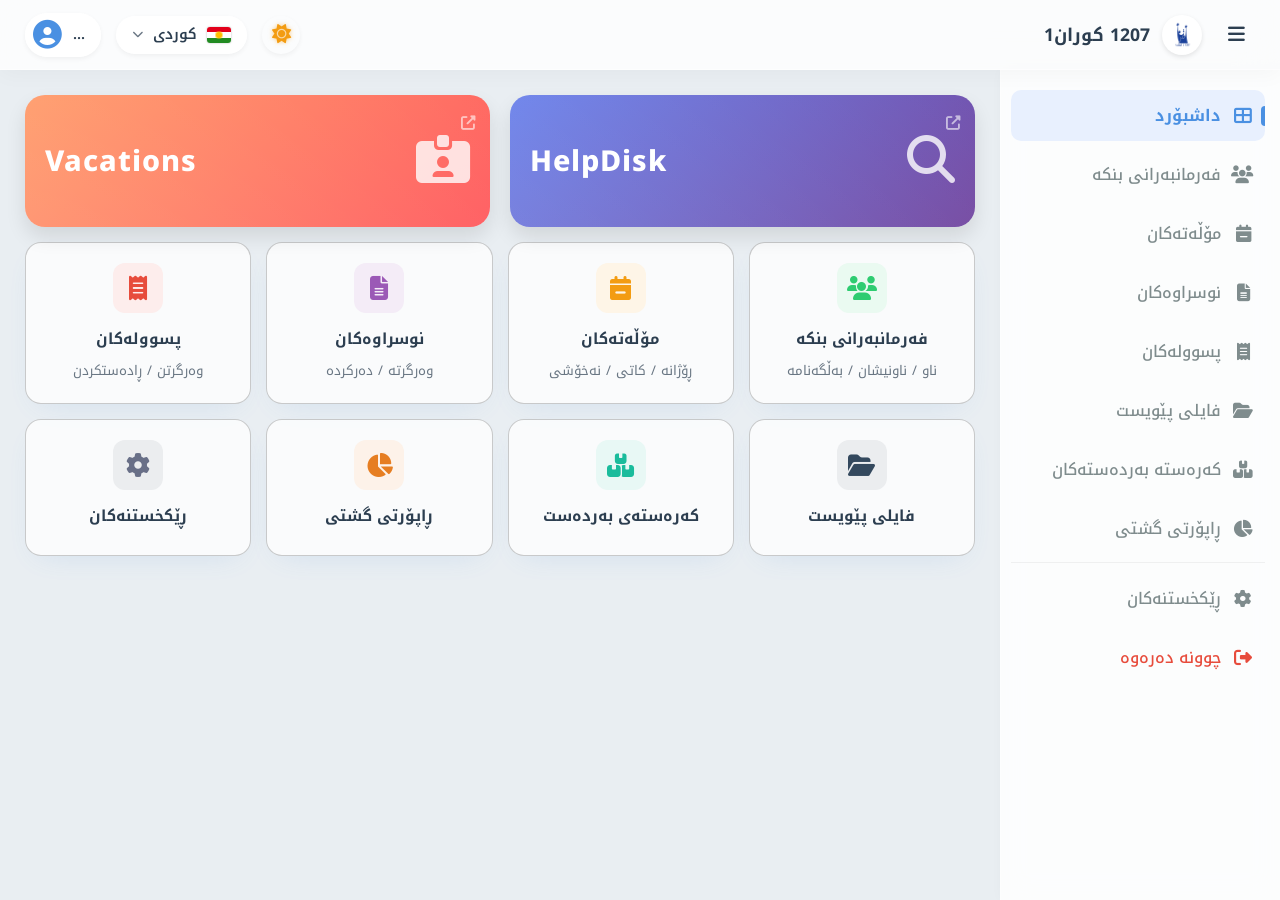
==== commit 2cd7b7e7: "update" ====
--- a/home.html
+++ b/home.html
@@ -26,7 +26,7 @@
             <!-- Logo in Header -->
             <div class="header-logo-display">
                 <img src="assests/icon.png" class="header-logo-img" alt="Logo">
-                <h2>1207 کوران1</h2>
+                <h2 data-lang-key="login_title">1207 کوران1</h2>
             </div>
         </div>
 
@@ -99,19 +99,19 @@
                     </a>
                 </li>
                 <li>
-                    <a href="#">
+                    <a href="molat/pewist.html">
                         <i class="fas fa-folder-open"></i>
                         <span data-lang-key="menu_files">فایلی پێویست</span>
                     </a>
                 </li>
                 <li>
-                    <a href="#">
+                    <a href="molat/karasta.html">
                         <i class="fas fa-boxes"></i>
                         <span data-lang-key="menu_assets">کەرەستە بەردەستەکان</span>
                     </a>
                 </li>
                 <li>
-                    <a href="#">
+                    <a href="molat/report.html">
                         <i class="fas fa-chart-pie"></i>
                         <span data-lang-key="menu_reports">ڕاپۆرتی گشتی</span>
                     </a>
@@ -184,7 +184,7 @@
                         <i class="fas fa-users"></i>
                     </div>
                     <h3 data-lang-key="menu_staff">فەرمانبەرانی بنکە</h3>
-                    <small class="card-subtitle" data-lang-key="letters_subtitle">ناو / ناونیشان / بەڵگەنامە</small>
+                    <small class="card-subtitle" data-lang-key="mozaf">ناو / ناونیشان / بەڵگەنامە</small>
                 </a>
 
                 <!-- Leaves -->
@@ -211,11 +211,11 @@
                         <i class="fas fa-receipt"></i>
                     </div>
                     <h3 data-lang-key="menu_receipts">پسوولەکان</h3>
-                    <small class="card-subtitle" data-lang-key="letters_subtitle">وەرگرتن / ڕادەستکردن</small>
+                    <small class="card-subtitle" data-lang-key="wargrtaradast">وەرگرتن / ڕادەستکردن</small>
                 </a>
 
                 <!-- Files -->
-                <a href="#" class="dashboard-card">
+                <a href="molat/pewist.html" class="dashboard-card">
                     <div class="card-icon icon-files">
                         <i class="fas fa-folder-open"></i>
                     </div>
@@ -223,19 +223,27 @@
                 </a>
 
                 <!-- Assets -->
-                <a href="#" class="dashboard-card">
+                <a href="molat/karasta.html" class="dashboard-card">
                     <div class="card-icon icon-assets">
                         <i class="fas fa-boxes"></i>
                     </div>
-                    <h3 data-lang-key="menu_assets">کەرەستە بەردەستەکان</h3>
+                    <h3 data-lang-key="menu_assets">کەرەستەی بەردەست</h3>
                 </a>
 
                 <!-- Reports -->
-                <a href="#" class="dashboard-card">
+                <a href="molat/report.html" class="dashboard-card">
                     <div class="card-icon icon-reports">
                         <i class="fas fa-chart-pie"></i>
                     </div>
                     <h3 data-lang-key="menu_reports">ڕاپۆرتی گشتی</h3>
+                </a>
+
+                 <!-- Settings -->
+                <a href="settings.html" class="dashboard-card">
+                    <div class="card-icon icon-settings">
+                        <i class="fas fa-cog"></i>
+                    </div>
+                    <h3 data-lang-key="settings_title">ڕێکخستنەکان</h3>
                 </a>
             </div>
         </main>
--- a/style.css
+++ b/style.css
@@ -16,6 +16,17 @@
     --danger-color: #e74c3c;
 }
 
+/* Theme Colors */
+body.theme-green { --primary-color: #2ecc71; --primary-light: #eafaf1; }
+body.theme-purple { --primary-color: #9b59b6; --primary-light: #f4ecf7; }
+body.theme-orange { --primary-color: #e67e22; --primary-light: #fdf2e9; }
+body.theme-red { --primary-color: #e74c3c; --primary-light: #fdedec; }
+body.theme-pink { --primary-color: #e84393; --primary-light: #fdebf7; }
+body.theme-teal { --primary-color: #00b894; --primary-light: #e0f9f4; }
+body.theme-cyan { --primary-color: #00cec9; --primary-light: #e0fbfb; }
+body.theme-indigo { --primary-color: #6c5ce7; --primary-light: #f0effd; }
+body.theme-yellow { --primary-color: #f1c40f; --primary-light: #fef9e7; }
+
 body.dark-mode {
     /* --- Dark Mode --- */
     --bg-color: #010409;
@@ -31,6 +42,17 @@
     --danger-color: #f85149;
 }
 
+/* Dark Mode Theme Colors */
+body.dark-mode.theme-green { --primary-color: #2ea043; --primary-light: rgba(46, 204, 113, 0.1); }
+body.dark-mode.theme-purple { --primary-color: #a371f7; --primary-light: rgba(155, 89, 182, 0.1); }
+body.dark-mode.theme-orange { --primary-color: #d29922; --primary-light: rgba(230, 126, 34, 0.1); }
+body.dark-mode.theme-red { --primary-color: #ff6b6b; --primary-light: rgba(231, 76, 60, 0.1); }
+body.dark-mode.theme-pink { --primary-color: #fd79a8; --primary-light: rgba(232, 67, 147, 0.1); }
+body.dark-mode.theme-teal { --primary-color: #55efc4; --primary-light: rgba(0, 184, 148, 0.1); }
+body.dark-mode.theme-cyan { --primary-color: #81ecec; --primary-light: rgba(0, 206, 201, 0.1); }
+body.dark-mode.theme-indigo { --primary-color: #a29bfe; --primary-light: rgba(108, 92, 231, 0.1); }
+body.dark-mode.theme-yellow { --primary-color: #ffeaa7; --primary-light: rgba(241, 196, 15, 0.1); }
+
 * {
     box-sizing: border-box;
     margin: 0;
@@ -367,22 +389,190 @@
 }
 
 /* --- Settings Page Styles --- */
-.setting-item {
-    display: flex;
-    justify-content: space-between;
-    align-items: center;
-    margin-bottom: 1rem;
-    padding: 1rem;
+.settings-page-content {
+    width: 100%;
+    max-width: 100%; /* Full width as requested */
+    margin: 0;
+    padding: 20px;
+    height: calc(100vh - 70px);
+    overflow-y: auto;
+    display: flex;
+    flex-direction: column;
+    gap: 25px;
+}
+
+.settings-content.modern-layout {
+    gap: 0; /* Remove gap for new layout */
+}
+
+.settings-header h2 {
+    margin: 0;
+    font-size: 1.5rem;
+}
+
+.back-btn {
+    width: 40px;
+    height: 40px;
+    border-radius: 50%;
+    background: var(--card-bg);
+    color: var(--text-color);
+    display: flex;
+    align-items: center;
+    justify-content: center;
+    text-decoration: none;
+    box-shadow: var(--shadow);
+    transition: transform 0.2s;
+}
+
+.back-btn:hover {
+    transform: translateX(5px); /* Move right for RTL back */
+}
+
+.settings-section {
+    display: flex;
+    flex-direction: column;
+    animation: fadeInUpSmall 0.6s ease-out backwards;
+}
+
+.section-title::before {
+    content: '';
+    position: absolute;
+    right: 0;
+    top: 50%;
+    transform: translateY(-50%);
+    width: 4px;
+    height: 75%;
+    background: var(--primary-color);
+    border-radius: 2px;
+}
+
+.settings-card {
+    background: var(--card-bg);
+    border-radius: 20px;
+    box-shadow: var(--shadow);
+    border: 1px solid var(--card-border);
+    overflow: visible; /* Changed from hidden to visible for dropdowns */
+    transition: all 0.3s ease;
+}
+
+.settings-card:hover {
+    transform: translateY(-3px);
+    box-shadow: 0 15px 35px -10px rgba(0,0,0,0.1);
+}
+
+.profile-card {
+    margin-top: 25px;
+    display: flex;
+    align-items: center;
+    gap: 20px;
+    padding: 30px;
+    background: linear-gradient(135deg, var(--primary-color), #2c3e50);
+    color: white;
+    border: none;
+    position: relative; /* For absolute positioning of edit button */
+}
+
+.profile-avatar {
+    width: 70px;
+    height: 70px;
+    border-radius: 50%;
+    background: rgba(255,255,255,0.2);
+    color: white;
+    display: flex;
+    align-items: center;
+    justify-content: center;
+    font-size: 2rem;
+    border: 2px solid rgba(255,255,255,0.3);
+    box-shadow: 0 5px 15px rgba(0,0,0,0.2);
+}
+
+.profile-info h3 {
+    margin: 0 0 5px 0;
+    font-size: 1.4rem;
+    font-weight: 800;
+    color: white;
+}
+
+.profile-info p {
+    margin: 0;
+    color: rgba(255, 255, 255, 0.85);
+    font-size: 0.95rem;
+    font-weight: 500;
+}
+
+.profile-edit-btn {
+    position: absolute;
+    top: 20px;
+    left: 20px;
+    margin: 0;
+    background: rgba(255,255,255,0.1);
+    border: 1px solid rgba(255,255,255,0.3);
+    color: white;
+    width: 36px;
+    height: 36px;
     border-radius: 12px;
+    cursor: pointer;
+    display: flex;
+    align-items: center;
+    justify-content: center;
+    transition: all 0.3s ease;
+}
+
+.profile-edit-btn:hover {
+    background: rgba(255,255,255,0.25);
+    transform: translateY(-2px);
+    box-shadow: 0 5px 15px rgba(0,0,0,0.1);
+}
+
+.setting-row {
+    display: flex;
+    align-items: center;
+    padding: 15px 20px;
+    border-bottom: 1px solid rgba(0,0,0,0.05);
     transition: background-color 0.2s;
-}
-.setting-item:hover {
+    gap: 18px;
+}
+
+.setting-row:last-child {
+    border-bottom: none;
+}
+
+.setting-row.clickable {
+    cursor: pointer;
+}
+
+.setting-row.clickable:hover {
     background-color: var(--primary-light);
 }
 
-.setting-item span {
+.setting-icon {
+    width: 38px;
+    height: 38px;
+    border-radius: 12px;
+    background: var(--primary-light);
+    display: flex;
+    align-items: center;
+    justify-content: center;
+    color: var(--primary-color);
+    font-size: 1.1rem;
+    transition: all 0.3s ease;
+}
+
+.setting-row:hover .setting-icon {
+    background: var(--primary-color);
+    color: white;
+    transform: scale(1.1);
+}
+
+.setting-label {
+    flex: 1;
     font-weight: 600;
-    font-size: 1rem;
+    font-size: 0.95rem;
+}
+
+.setting-value {
+    color: var(--text-color-light);
+    font-size: 0.9rem;
 }
 
 /* Toggle Switch */
@@ -431,6 +621,439 @@
     transform: translateX(20px);
 }
 
+/* Color Picker Grid */
+.color-grid {
+    display: grid;
+    grid-template-columns: repeat(5, 1fr);
+    gap: 15px;
+    padding: 10px;
+}
+
+.color-item {
+    width: 45px;
+    height: 45px;
+    border-radius: 50%;
+    cursor: pointer;
+    transition: transform 0.2s, box-shadow 0.2s;
+    border: 3px solid transparent;
+}
+
+.color-item:hover {
+    transform: scale(1.1);
+    box-shadow: 0 5px 15px rgba(0,0,0,0.1);
+}
+
+.color-item.active {
+    border-color: var(--text-color);
+    transform: scale(1.1);
+}
+
+.color-item.blue { background-color: #4a90e2; }
+.color-item.green { background-color: #2ecc71; }
+.color-item.purple { background-color: #9b59b6; }
+.color-item.orange { background-color: #e67e22; }
+.color-item.red { background-color: #e74c3c; }
+.color-item.pink { background-color: #e84393; }
+.color-item.teal { background-color: #00b894; }
+.color-item.cyan { background-color: #00cec9; }
+.color-item.indigo { background-color: #6c5ce7; }
+.color-item.yellow { background-color: #f1c40f; }
+
+.current-color-indicator {
+    width: 24px;
+    height: 24px;
+    border-radius: 50%;
+    background-color: var(--primary-color);
+    border: 2px solid var(--card-bg);
+    box-shadow: 0 0 0 1px var(--input-border);
+}
+
+.arrow-icon {
+    font-size: 0.8rem;
+    color: var(--text-color-light);
+    opacity: 0.7;
+}
+
+/* Activity Log Styles */
+.activity-log-container {
+    max-height: 300px;
+    overflow-y: auto;
+}
+
+.activity-item {
+    display: flex;
+    align-items: center;
+    gap: 15px;
+    padding: 10px 15px;
+    border-bottom: 1px solid rgba(0,0,0,0.05);
+}
+
+.activity-item:last-child {
+    border-bottom: none;
+}
+
+.activity-icon {
+    width: 32px;
+    height: 32px;
+    border-radius: 50%;
+    display: flex;
+    align-items: center;
+    justify-content: center;
+    background: var(--input-bg);
+    color: var(--text-color-light);
+    font-size: 0.9rem;
+}
+
+.activity-details p {
+    margin: 0;
+    font-weight: 500;
+    font-size: 0.85rem;
+    line-height: 1.4;
+}
+
+.activity-details .activity-time {
+    font-size: 0.75rem;
+    color: var(--text-color-light);
+}
+
+.activity-details .device-info {
+    font-weight: 400;
+    color: var(--text-color-light);
+    font-size: 0.85em;
+    margin-right: 5px;
+}
+
+/* Danger Zone Styles */
+.danger-title {
+    color: var(--danger-color) !important;
+    opacity: 1 !important;
+}
+
+.danger-title i {
+    color: var(--danger-color) !important;
+}
+
+.section-description {
+    padding: 15px 25px;
+    margin: 0;
+    font-size: 0.9rem;
+    color: var(--text-color-light);
+    border-bottom: 1px solid var(--input-border);
+}
+
+.danger-card {
+    border-color: var(--danger-color);
+}
+
+.danger-card .setting-row:hover {
+    background-color: rgba(231, 76, 60, 0.08);
+}
+
+.danger-card .setting-icon {
+    background: rgba(231, 76, 60, 0.1);
+    color: var(--danger-color);
+}
+
+.section-description.danger-desc {
+    color: var(--danger-color);
+    border-bottom-color: rgba(231, 76, 60, 0.2);
+}
+
+/* --- NEW MODERN LAYOUT STYLES --- */
+.settings-main-layout {
+    display: grid;
+    grid-template-columns: 240px 1fr;
+    gap: 30px;
+    padding-top: 25px;
+    align-items: flex-start;
+}
+
+.settings-nav {
+    position: relative; /* For dropdown positioning */
+}
+
+.settings-nav-header {
+    display: none; /* Hidden on desktop */
+    background: var(--card-bg);
+    padding: 12px 18px;
+    border-radius: 15px;
+    border: 1px solid var(--card-border);
+    box-shadow: var(--shadow);
+    cursor: pointer;
+    justify-content: space-between;
+    align-items: center;
+    font-weight: 700;
+    transition: all 0.2s ease;
+}
+
+.settings-nav-header:hover { background: var(--input-bg); }
+
+.settings-nav ul {
+    list-style: none;
+    position: sticky;
+    top: 95px; /* 70px header + 25px padding */
+}
+
+.settings-nav a {
+    display: flex;
+    align-items: center;
+    gap: 12px;
+    padding: 12px 15px;
+    border-radius: 12px;
+    text-decoration: none;
+    color: var(--text-color-light);
+    font-weight: 600;
+    font-size: 0.9rem;
+    margin-bottom: 5px;
+    transition: all 0.2s ease;
+    position: relative;
+}
+
+.settings-nav a:hover {
+    background: var(--input-bg);
+    color: var(--text-color);
+}
+
+.settings-nav a.active {
+    background: var(--primary-light);
+    color: var(--primary-color);
+}
+
+.settings-nav a i {
+    width: 20px;
+    text-align: center;
+    font-size: 1.1em;
+}
+
+.settings-nav a .fa-exclamation-triangle {
+    color: var(--danger-color);
+}
+
+.settings-panels {
+    display: flex;
+    flex-direction: column;
+    gap: 25px;
+    transition: margin-top 0.3s ease-out;
+}
+
+.settings-panel {
+    display: none;
+    flex-direction: column;
+    gap: 20px;
+    animation: fadeInUpSmall 0.4s ease-out;
+}
+
+.settings-panel.active {
+    display: flex;
+}
+
+.panel-title {
+    font-size: 1.3rem;
+    font-weight: 800;
+    margin: 0;
+    padding-bottom: 10px;
+    border-bottom: 1px solid var(--input-border);
+}
+
+.panel-title.danger-title {
+    color: var(--danger-color);
+    border-bottom-color: rgba(231, 76, 60, 0.3);
+}
+
+/* شاردنەوەی سەردێڕی بەشەکان لەسەر مۆبایل */
+@media (max-width: 992px) {
+    .panel-title {
+        display: none;
+    }
+}
+
+@media (max-width: 992px) {
+    .settings-main-layout {
+        grid-template-columns: 1fr;
+    }
+    .settings-nav-header {
+        display: flex;
+    }
+    .settings-nav ul {
+        opacity: 0;
+        visibility: hidden;
+        transform: translateY(-10px);
+        position: absolute;
+        top: calc(100% + 5px);
+        right: 0;
+        left: 0;
+        background: var(--card-bg);
+        border: 1px solid var(--card-border);
+        box-shadow: 0 15px 30px rgba(0, 0, 0, 0.15);
+        border-radius: 15px;
+        padding: 8px;
+        z-index: 10;
+        transition: opacity 0.2s ease-out, visibility 0.2s ease-out, transform 0.2s ease-out;
+    }
+    .settings-nav.open ul {
+        opacity: 1;
+        visibility: visible;
+        transform: translateY(0);
+    }
+}
+
+/* --- New Data Management Styles --- */
+.panel-description {
+    font-size: 0.9rem;
+    color: var(--text-color-light);
+    margin-bottom: 20px;
+}
+
+.data-management-grid {
+    display: grid;
+    grid-template-columns: 1fr 1fr;
+    gap: 20px;
+}
+
+.data-card {
+    background: var(--card-bg);
+    border-radius: 16px;
+    border: 1px solid var(--card-border);
+    box-shadow: var(--shadow);
+    overflow: visible; /* Changed from hidden to visible for dropdowns */
+    display: flex;
+    flex-direction: column;
+}
+
+.data-card-header {
+    display: flex;
+    align-items: center;
+    gap: 12px;
+    padding: 15px;
+    border-bottom: 1px solid var(--input-border);
+}
+
+.data-card-icon {
+    width: 36px;
+    height: 36px;
+    border-radius: 10px;
+    display: flex;
+    align-items: center;
+    justify-content: center;
+    font-size: 1.1rem;
+}
+
+.export-card .data-card-icon {
+    background: rgba(46, 204, 113, 0.1);
+    color: #2ecc71;
+}
+
+.import-card .data-card-icon {
+    background: rgba(231, 76, 60, 0.1);
+    color: #e74c3c;
+}
+
+.data-card-header h4 {
+    margin: 0;
+    font-size: 1rem;
+    font-weight: 700;
+}
+
+.data-card-body {
+    padding: 15px;
+    flex-grow: 1;
+}
+
+.data-card-body form {
+    display: flex;
+    flex-direction: column;
+    gap: 12px;
+    height: 100%;
+}
+
+/* Custom Dropdown for Data Cards */
+.custom-dropdown.full-width {
+    width: 100%;
+    display: block;
+}
+
+.dropdown-btn.full-width-btn {
+    width: 100%;
+    justify-content: space-between;
+    background: var(--input-bg);
+    border: 1px solid var(--input-border);
+    border-radius: 10px;
+    height: auto;
+    padding: 10px 12px;
+    font-size: 0.9rem;
+}
+
+.dropdown-content.full-width-content {
+    width: 100%;
+    top: calc(100% + 5px);
+    max-height: 200px;
+    overflow-y: auto;
+}
+
+.data-card-body .data-card-btn {
+    width: 100%;
+    padding: 10px;
+    border-radius: 10px;
+    border: none;
+    font-weight: 600;
+    cursor: pointer;
+    transition: 0.2s;
+    margin-top: auto; /* Push to bottom */
+}
+
+.export-card .data-card-btn {
+    background: #2ecc71;
+    color: white;
+    box-shadow: 0 4px 12px rgba(46, 204, 113, 0.3);
+}
+
+.import-card .data-card-btn {
+    background: #e74c3c;
+    color: white;
+    box-shadow: 0 4px 12px rgba(231, 76, 60, 0.3);
+}
+
+.custom-file-upload {
+    border: 1px solid var(--input-border);
+    background: var(--input-bg);
+    border-radius: 10px;
+    padding: 10px 12px;
+    display: flex;
+    align-items: center;
+    gap: 10px;
+    cursor: pointer;
+    color: var(--text-color-light);
+    font-size: 0.9rem;
+    transition: border-color 0.2s;
+}
+
+.custom-file-upload:hover {
+    border-color: var(--primary-color);
+}
+
+.custom-file-upload i {
+    color: var(--primary-color);
+}
+
+#import-file-input {
+    display: none;
+}
+
+.import-warning {
+    font-size: 0.8rem;
+    text-align: center;
+    background: rgba(245, 158, 11, 0.1);
+    color: #d97706;
+    padding: 8px;
+    border-radius: 8px;
+}
+
+@media (max-width: 768px) {
+    .data-management-grid {
+        grid-template-columns: 1fr;
+    }
+}
+
 /* --- Responsive Design --- */
 @media (max-width: 480px) {
     .container {
@@ -509,6 +1132,60 @@
     color: var(--text-color);
 }
 
+/* --- Generic Custom Modal Styles (Shared) --- */
+.custom-modal .modal-content {
+    border-radius: 16px;
+    overflow: hidden;
+    background: var(--card-bg);
+    border: 1px solid var(--card-border);
+    box-shadow: 0 20px 50px rgba(0,0,0,0.2);
+    animation: modalFadeIn 0.3s ease-out;
+}
+
+.custom-modal .modal-header {
+    background: var(--primary-color);
+    color: white;
+    padding: 15px 20px;
+    display: flex;
+    justify-content: space-between;
+    align-items: center;
+}
+
+.custom-modal .modal-header h3 {
+    margin: 0;
+    font-size: 1.1rem;
+}
+
+.custom-modal .close-modal {
+    position: static;
+    color: rgba(255,255,255,0.8);
+    font-size: 1.5rem;
+}
+
+.custom-modal .close-modal:hover {
+    color: white;
+}
+
+.custom-modal .modal-body {
+    padding: 20px;
+}
+
+.custom-modal .modal-footer {
+    padding: 15px 20px;
+    display: flex;
+    justify-content: flex-end;
+    gap: 10px;
+    background: rgba(0,0,0,0.02);
+}
+
+.save-btn, .cancel-btn {
+    padding: 8px 20px;
+    border-radius: 8px;
+    border: none;
+    font-weight: 600;
+    cursor: pointer;
+}
+
 /* Toast Notifications */
 #toast-container {
     position: fixed;
@@ -585,7 +1262,7 @@
 }
 
 /* Password Strength Meter */
-#password-strength-meter {
+#password-strength-meter, #settings-password-strength-meter {
     display: flex;
     gap: 5px;
     margin-top: 8px;
@@ -600,7 +1277,7 @@
     transition: background-color 0.3s;
 }
 
-#password-strength-text {
+#password-strength-text, #settings-password-strength-text {
     display: block;
     text-align: right;
     font-size: 0.8rem;
@@ -616,10 +1293,10 @@
 .strength-bar.strong { background-color: #2ecc71; }
 .strength-bar.very-strong { background-color: #27ae60; }
 
-#password-strength-text.weak { color: #e74c3c; }
-#password-strength-text.medium { color: #f1c40f; }
-#password-strength-text.strong { color: #2ecc71; }
-#password-strength-text.very-strong { color: #27ae60; }
+#password-strength-text.weak, #settings-password-strength-text.weak { color: #e74c3c; }
+#password-strength-text.medium, #settings-password-strength-text.medium { color: #f1c40f; }
+#password-strength-text.strong, #settings-password-strength-text.strong { color: #2ecc71; }
+#password-strength-text.very-strong, #settings-password-strength-text.very-strong { color: #27ae60; }
 
 /* Top Controls (Language & Theme) */
 .top-controls {
@@ -703,6 +1380,12 @@
     min-width: 140px;
 }
 
+/* Settings Language Dropdown specific styles */
+.settings-lang-dropdown .dropdown-content {
+    top: 120%;
+    min-width: 140px;
+}
+
 .dropdown-content.show {
     display: block;
 }
@@ -1484,6 +2167,7 @@
 .icon-files { color: #34495e; background: #ebedef; }
 .icon-assets { color: #1abc9c; background: #e8f8f5; }
 .icon-reports { color: #e67e22; background: #fdf2e9; }
+.icon-settings { color: #686f87; background: #ebedef; }
 
 .card-subtitle {
     opacity: 0.7;
@@ -1777,3 +2461,416 @@
     font-weight: 600;
     white-space: nowrap;
 }
+
+/* --- Modern Dialog Styles (Shared) --- */
+.dialog-content {
+    max-width: 400px;
+    border-radius: 20px;
+    overflow: hidden;
+    padding: 0;
+    background: var(--card-bg);
+    animation: modalFadeIn 0.3s ease-out;
+    display: flex;
+    flex-direction: column;
+    width: 90%;
+}
+
+.dialog-header {
+    padding: 15px 20px 10px 20px;
+    display: flex;
+    align-items: flex-start;
+    gap: 15px;
+    flex-shrink: 0;
+    position: relative;
+}
+
+.dialog-icon-wrapper {
+    width: 45px;
+    height: 45px;
+    border-radius: 12px;
+    display: flex;
+    align-items: center;
+    justify-content: center;
+    font-size: 1.2rem;
+    flex-shrink: 0;
+    background: rgba(74, 144, 226, 0.1);
+    color: var(--primary-color);
+}
+
+.dialog-header-text h3 {
+    margin: 0 0 4px 0;
+    font-size: 1.1rem;
+    line-height: 1.4;
+    color: var(--text-color);
+}
+
+.dialog-subtitle {
+    display: inline-block;
+    padding: 3px 8px;
+    border-radius: 6px;
+    font-size: 0.75rem;
+    font-weight: 600;
+    background: rgba(0,0,0,0.05);
+    color: var(--text-color-light);
+}
+
+body.dark-mode .dialog-subtitle {
+    background: rgba(255,255,255,0.1);
+}
+
+.dialog-close-btn {
+    background: transparent;
+    border: none;
+    color: var(--text-color-light);
+    font-size: 1.2rem;
+    cursor: pointer;
+    padding: 5px;
+    transition: color 0.2s;
+    position: absolute;
+    top: 15px;
+    left: 15px;
+}
+
+.dialog-close-btn:hover { color: var(--text-color); }
+
+.dialog-body {
+    padding: 10px 20px 20px 20px;
+    overflow-y: auto;
+    flex-grow: 1;
+}
+
+.dialog-form-group {
+    margin-bottom: 15px;
+}
+
+.dialog-form-group label {
+    font-size: 0.85rem;
+    margin-bottom: 6px;
+    display: flex;
+    align-items: center;
+    gap: 8px;
+    color: var(--text-color);
+    font-weight: 600;
+}
+
+.dialog-form-group input {
+    width: 100%;
+    padding: 10px 12px;
+    border-radius: 10px;
+    border: 1px solid var(--input-border);
+    background: var(--input-bg);
+    font-size: 0.95rem;
+    color: var(--text-color);
+    transition: border-color 0.2s;
+}
+
+.dialog-footer {
+    padding: 0 20px 20px 20px;
+    display: grid;
+    grid-template-columns: 1fr 1.5fr;
+    gap: 10px;
+    flex-shrink: 0;
+}
+
+.dialog-cancel-btn, .dialog-save-btn {
+    width: 100%;
+    padding: 12px;
+    border-radius: 12px;
+    border: none;
+    font-size: 0.95rem;
+    font-weight: 600;
+    cursor: pointer;
+    transition: transform 0.2s, box-shadow 0.2s;
+}
+
+.dialog-cancel-btn {
+    background: var(--input-bg);
+    color: var(--text-color);
+    border: 1px solid var(--input-border);
+}
+
+.dialog-save-btn {
+    background: var(--primary-color);
+    color: white;
+    box-shadow: 0 4px 12px rgba(74, 144, 226, 0.3);
+}
+
+.dialog-save-btn:hover {
+    transform: translateY(-2px);
+    box-shadow: 0 6px 15px rgba(74, 144, 226, 0.4);
+}
+
+.dialog-save-btn:active {
+    transform: scale(0.98);
+}
+
+/* Password Match Indicator */
+.match-indicator {
+    font-size: 0.8rem;
+    margin-top: 5px;
+    display: block;
+    text-align: right;
+    font-weight: 600;
+    height: 1.2em; /* Prevent layout shift */
+    transition: color 0.3s;
+}
+.match-indicator.match { color: #2ecc71; }
+.match-indicator.mismatch { color: #e74c3c; }
+
+/* Compact Form for Password Change */
+#change-password-form .dialog-form-group {
+    margin-bottom: 10px; /* Reduced margin for compact look */
+}
+#change-password-form input {
+    padding: 8px 12px; /* Slightly reduced padding */
+}
+
+.email-change-notice {
+    font-size: 0.8rem;
+    color: var(--text-color-light);
+    background: var(--input-bg);
+    padding: 10px;
+    border-radius: 8px;
+    line-height: 1.5;
+    margin-top: -5px;
+    margin-bottom: 15px;
+    text-align: center;
+}
+
+.form-divider {
+    border: none;
+    height: 1px;
+    background-color: var(--input-border);
+    margin: 20px 0;
+}
+
+/* Compact Edit Profile Modal */
+#edit-profile-modal .dialog-content {
+    max-width: 320px;
+}
+
+#edit-profile-modal .dialog-header {
+    padding: 12px 15px 5px 15px;
+}
+
+#edit-profile-modal .dialog-header-text h3 {
+    font-size: 1rem;
+}
+
+#edit-profile-modal .dialog-body {
+    padding: 5px 15px 10px 15px;
+}
+
+#edit-profile-modal .dialog-form-group {
+    margin-bottom: 8px;
+}
+
+#edit-profile-modal .dialog-form-group label {
+    font-size: 0.8rem;
+    margin-bottom: 3px;
+}
+
+#edit-profile-modal input {
+    height: 36px;
+    padding: 4px 10px;
+    font-size: 0.9rem;
+}
+
+#edit-profile-modal .email-change-notice {
+    margin-bottom: 8px;
+    padding: 6px;
+    font-size: 0.7rem;
+    line-height: 1.3;
+}
+
+#edit-profile-modal .form-divider {
+    margin: 8px 0;
+}
+
+#edit-profile-modal .dialog-footer {
+    padding: 0 15px 15px 15px;
+}
+
+#edit-profile-modal .dialog-save-btn, 
+#edit-profile-modal .dialog-cancel-btn {
+    padding: 8px;
+    font-size: 0.85rem;
+    border-radius: 8px;
+}
+
+/* QR Code Container */
+.qr-code-container {
+    display: flex;
+    justify-content: center;
+    align-items: center;
+    padding: 25px; /* زیادکردنی بۆشایی بۆ ئەوەی کامێرا باشتر بیخوێنێتەوە */
+    background: white;
+    border-radius: 16px;
+    border: 1px solid var(--input-border);
+    margin: 10px auto; /* هێنانە ناوەڕاست */
+    max-width: 280px;
+    box-shadow: 0 4px 6px rgba(0,0,0,0.05);
+}
+
+.qr-code-container svg {
+    width: 100%;
+    height: auto;
+    max-width: 100%;
+    display: block;
+}
+
+.qr-code-container img {
+    width: 100%;
+    height: auto;
+    display: block;
+}
+
+.mfa-status-badge {
+    font-size: 0.85rem;
+    font-weight: 700;
+    margin-left: 10px;
+    padding: 4px 8px;
+    border-radius: 6px;
+    transition: all 0.3s;
+}
+.mfa-status-badge.active { color: #2ecc71; background: rgba(46, 204, 113, 0.1); }
+.mfa-status-badge.inactive { color: var(--text-color-light); background: rgba(0,0,0,0.05); }
+
+/* Compact MFA Login Modal */
+#mfa-login-modal .card {
+    padding: 20px 25px;
+    max-width: 320px;
+}
+
+#mfa-login-modal h3 {
+    font-size: 1.1rem;
+    margin-bottom: 8px;
+}
+
+#mfa-login-modal p {
+    font-size: 0.85rem;
+    margin-bottom: 15px !important;
+}
+
+#mfa-login-modal .otp-input {
+    height: 42px;
+    font-size: 1.1rem !important;
+    padding: 5px !important;
+}
+
+#mfa-login-modal button[type="submit"] {
+    padding: 10px;
+    font-size: 0.95rem;
+    margin-top: 5px;
+}
+
+#mfa-login-modal p {
+    text-align: center;
+    margin-bottom: 15px;
+    color: var(--text-color-light);
+}
+
+/* Compact MFA Setup Modal (QR Code Card) */
+#mfa-setup-modal .dialog-content {
+    max-width: 340px;
+}
+
+#mfa-setup-modal .dialog-header {
+    padding: 15px 20px 5px 20px;
+}
+
+#mfa-setup-modal .dialog-header-text h3 {
+    font-size: 1.05rem;
+}
+
+#mfa-setup-modal .dialog-body {
+    padding: 5px 20px 20px 20px;
+}
+
+#mfa-setup-modal .qr-code-container {
+    padding: 5px;
+    width: 240px;
+    height: 240px;
+    max-width: 100%;
+    margin: 5px auto 15px auto;
+    border-radius: 12px;
+    display: flex;
+    justify-content: center;
+    align-items: center;
+}
+
+#mfa-setup-modal #mfa-qr-desc {
+    font-size: 0.85rem;
+    margin-bottom: 10px !important;
+    text-align: center;
+}
+
+#mfa-setup-modal .qr-code-container svg,
+#mfa-setup-modal .qr-code-container img {
+    width: 100% !important;
+    height: 100% !important;
+    object-fit: contain;
+}
+
+#mfa-setup-modal .dialog-form-group {
+    margin-top: 10px !important;
+    margin-bottom: 15px;
+}
+
+#mfa-setup-modal input#mfa-verify-code {
+    height: 40px;
+    font-size: 1.1rem !important;
+    padding: 5px !important;
+    text-align: center;
+    letter-spacing: 5px;
+}
+
+#mfa-setup-modal .dialog-save-btn {
+    padding: 10px;
+    font-size: 0.95rem;
+}
+
+#mfa-login-modal .otp-input {
+    text-align: center;
+    letter-spacing: 5px;
+}
+
+/* Confirmation Modal Styles */
+.dialog-body.centered {
+    text-align: center;
+    padding: 30px 25px;
+}
+.dialog-body .warning-icon {
+    font-size: 3rem;
+    color: #f59e0b; /* A standard warning color */
+    margin-bottom: 15px;
+    display: block;
+}
+.dialog-body .confirm-text {
+    color: var(--text-color-light);
+    font-size: 0.9rem;
+    line-height: 1.5;
+    margin-top: 10px;
+}
+.dialog-footer.centered {
+    grid-template-columns: 1fr 1fr;
+}
+.dialog-save-btn.danger {
+    background: var(--danger-color);
+    box-shadow: 0 4px 12px rgba(231, 76, 60, 0.3);
+}
+.dialog-save-btn.danger:hover {
+    box-shadow: 0 6px 15px rgba(231, 76, 60, 0.4);
+}
+
+/* Specific modal content widths */
+#color-picker-modal .dialog-content,
+#confirm-cache-clear-modal .dialog-content,
+#confirm-logout-all-modal .dialog-content,
+#confirm-disable-mfa-modal .dialog-content {
+    max-width: 380px;
+}
+
+#confirm-logout-all-modal .warning-icon {
+    color: var(--primary-color);
+}
